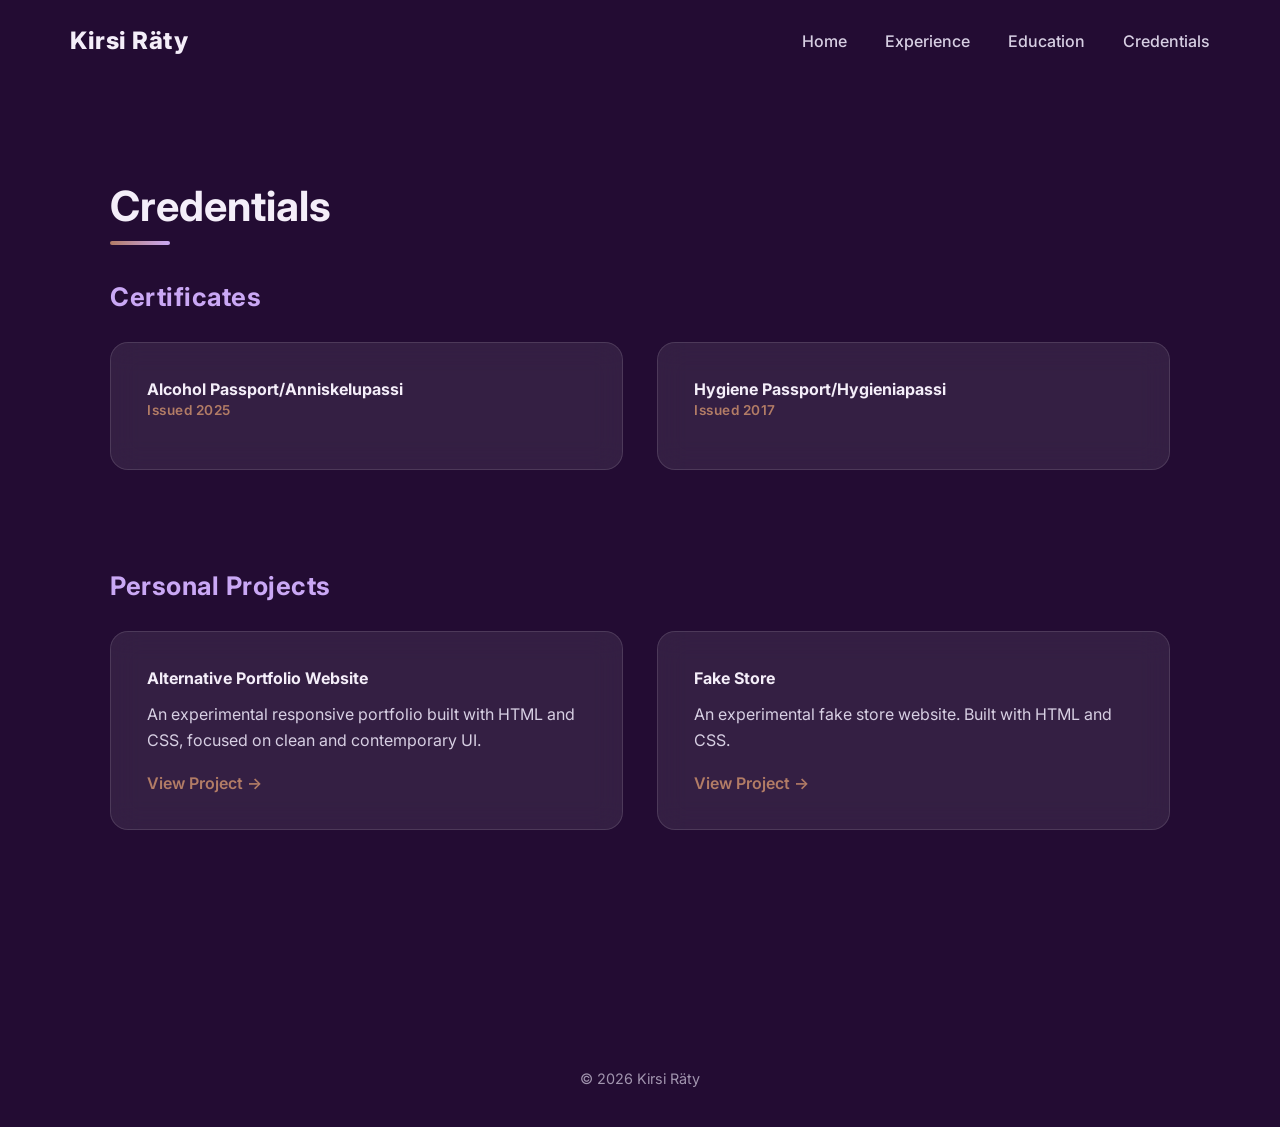
==== credentials.html @ 30292fcf "Initial Commit" ====
<!DOCTYPE html>
<html lang="en">
<head>
  <meta charset="UTF-8">
  <meta name="viewport" content="width=device-width, initial-scale=1.0">
  <title>Credentials</title>
  <link rel="stylesheet" href="styles.css">
</head>
<body>

<nav>
  <h2>Kirsi Räty</h2>
  <div>
    <a href="index.html">Home</a>
    <a href="experience.html">Experience</a>
    <a href="education.html">Education</a>
    <a href="credentials.html">Credentials</a>
  </div>
</nav>

<section class="section">
  <h2 class="section-title">Credentials</h2>

  <!-- CERTIFICATES -->
  <div class="credentials-group">
    <h3 class="subheading">Certificates</h3>

    <div class="cards">
      <div class="card glow-card">
        <h4>Alcohol Passport/Anniskelupassi</h4>
        <span>Issued 2025</span>
        <p>    
        </p>
      </div>

      <div class="card glow-card">
        <h4>Hygiene Passport/Hygieniapassi</h4>
        <span>Issued 2017</span>
        <p>
        </p>
      </div>
    </div>
  </div>

  <!-- PROJECTS -->
  <div class="credentials-group">
    <h3 class="subheading">Personal Projects</h3>

    <div class="cards">
      <div class="card project-card">
        <h4>Alternative Portfolio Website</h4>
        <p>
          An experimental responsive portfolio built with HTML and CSS, focused on clean and contemporary UI.
        </p>
        <a href="https://student.labranet.jamk.fi/~AD0181/Uusi_Portfolio/index.html" target="_blank" class="project-link">View Project →</a>
      </div>

      <div class="card project-card">
        <h4>Fake Store</h4>
        <p>
          An experimental fake store website. Built with HTML and CSS.
        </p>
        <a href="https://student.labranet.jamk.fi/~AD0181/FakeStore/FakeStore/" target="_blank" class="project-link">View Project →</a>
      </div>
    </div>
  </div>

</section>

<footer>
  © 2026 Kirsi Räty
</footer>

</body>
</html>
---- styles.css ----
@import url('https://fonts.googleapis.com/css2?family=Inter:wght@300;400;500;600;700;800&display=swap');

:root {
  --bg-dark: #230C33;
  --purple-dark: #592E83;
  --purple-mid: #9984D4;
  --purple-light: #CAA8F5;
  --accent: #B27C66;
  --text-main: #f4eef9;
  --text-muted: #d7cfe3;
  --card-bg: rgba(255, 255, 255, 0.08);
  --radius: 18px;
}

* {
  margin: 0;
  padding: 0;
  box-sizing: border-box;
}

body {
  font-family: 'Inter', sans-serif;
  background: var(--bg-dark);
  color: var(--text-main);
}

/* ================= NAV ================= */
nav {
  display: flex;
  justify-content: space-between;
  align-items: center;
  padding: 26px 70px;
}

nav h2 {
  font-weight: 800;
  letter-spacing: 0.5px;
}

nav a {
  margin-left: 34px;
  text-decoration: none;
  color: var(--text-muted);
  font-weight: 500;
  position: relative;
}

nav a::after {
  content: '';
  position: absolute;
  width: 0%;
  height: 2px;
  background: var(--accent);
  left: 0;
  bottom: -6px;
  transition: width 0.3s ease;
}

nav a:hover::after {
  width: 100%;
}

/* ================= HERO ================= */
.hero {
  min-height: 85vh;
  padding: 0 70px;
  display: flex;
  flex-direction: column;
  justify-content: center;
  background:
    radial-gradient(circle at top left, #CAA8F5 0%, transparent 40%),
    linear-gradient(140deg, #592E83, #230C33 70%);
}

.hero h1 {
  font-size: 4.2rem;
  font-weight: 800;
  max-width: 900px;
  line-height: 1.1;
}

.hero span {
  background: linear-gradient(90deg, var(--purple-light), var(--accent));
  -webkit-background-clip: text;
  -webkit-text-fill-color: transparent;
}

.hero p {
  margin-top: 26px;
  max-width: 520px;
  font-size: 1.1rem;
  color: var(--text-muted);
}

/* ================= SECTIONS ================= */
.section {
  padding: 100px 70px;
  max-width: 1200px;
  margin: auto;
}

.section-title {
  font-size: 2.6rem;
  margin-bottom: 50px;
  position: relative;
}

.section-title::after {
  content: '';
  width: 60px;
  height: 4px;
  background: linear-gradient(90deg, var(--accent), var(--purple-light));
  position: absolute;
  bottom: -14px;
  left: 0;
  border-radius: 4px;
}

/* ================= CARDS ================= */
.cards {
  display: grid;
  grid-template-columns: repeat(auto-fit, minmax(280px, 1fr));
  gap: 34px;
}

.card {
  background: var(--card-bg);
  border-radius: var(--radius);
  padding: 36px;
  backdrop-filter: blur(14px);
  border: 1px solid rgba(255,255,255,0.12);
  transition: all 0.35s ease;
}

.card:hover {
  transform: translateY(-10px);
  border-color: var(--purple-light);
}

.card h3 {
  font-size: 1.4rem;
  margin-bottom: 10px;
}

.card span {
  font-size: 0.85rem;
  color: var(--accent);
  font-weight: 600;
  letter-spacing: 0.5px;
}

.card p {
  margin-top: 14px;
  color: var(--text-muted);
  line-height: 1.6;
}

/* ================= FOOTER ================= */
footer {
  text-align: center;
  padding: 40px;
  color: var(--text-muted);
  font-size: 0.9rem;
  opacity: 0.7;
}

/* ================= RESPONSIVE ================= */
@media (max-width: 768px) {
  nav {
    padding: 20px 30px;
  }

  .hero {
    padding: 0 30px;
  }

  .hero h1 {
    font-size: 2.8rem;
  }

  .section {
    padding: 70px 30px;
  }
}

/* ---------- TIMELINE ---------- */
.timeline-container {
  position: relative;
  display: flex;
  gap: 140px;
  padding: 120px 0 80px;
  overflow-x: auto;
}

/* Horizontal line */
.timeline-line {
  position: absolute;
  top: 60%;
  left: 0;
  width: 100%;
  height: 4px;
  background: linear-gradient(90deg, var(--accent), var(--purple-light));
  z-index: 1;
}

/* Timeline node */
.timeline-node {
  position: relative;
  min-width: 260px;
  display: flex;
  flex-direction: column;
  align-items: center;
  z-index: 2;
}

/* Card ABOVE the line */
.timeline-card {
  background: var(--card-bg);
  padding: 26px;
  border-radius: var(--radius);
  border: 1px solid rgba(255,255,255,0.15);
  backdrop-filter: blur(12px);
  text-align: center;
  margin-bottom: 90px; /* space to the line */
  transform: translateY(-40px);
  transition: transform 0.35s ease, border-color 0.35s ease;
}

.timeline-card:hover {
  transform: translateY(-52px);
  border-color: var(--purple-light);
}

/* DOT — LOCKED TO THE LINE */
.timeline-dot {
  position: absolute;
  top: 60%;               /* EXACT same value as .timeline-line */
  width: 14px;
  height: 14px;
  background: var(--purple-mid);
  border-radius: 50%;
  border: 3px solid var(--bg-dark);
  transform: translateY(-50%);
  z-index: 3;
}

/* Year BELOW the line */
.timeline-year {
  margin-top: 34px;
  font-size: 1.05rem;
  font-weight: 600;
  color: var(--accent);
}

/* ---------- CREDENTIALS PAGE ---------- */

.credentials-group {
  margin-bottom: 100px;
}

.subheading {
  font-size: 1.6rem;
  margin-bottom: 30px;
  color: var(--purple-light);
  letter-spacing: 0.5px;
}

/* Glow variation for certificates */
.glow-card {
  position: relative;
}

.glow-card::before {
  content: '';
  position: absolute;
  inset: 0;
  border-radius: var(--radius);
  background: linear-gradient(
    120deg,
    transparent,
    rgba(202, 168, 245, 0.15),
    transparent
  );
  opacity: 0;
  transition: opacity 0.4s ease;
}

.glow-card:hover::before {
  opacity: 1;
}

/* Project cards */
.project-card {
  display: flex;
  flex-direction: column;
  justify-content: space-between;
}

/* Project link button */
.project-link {
  margin-top: 20px;
  align-self: flex-start;
  text-decoration: none;
  font-weight: 600;
  color: var(--accent);
  position: relative;
}

.project-link::after {
  content: '';
  position: absolute;
  left: 0;
  bottom: -6px;
  width: 100%;
  height: 2px;
  background: linear-gradient(90deg, var(--accent), var(--purple-light));
  transform: scaleX(0);
  transform-origin: left;
  transition: transform 0.3s ease;
}

.project-link:hover::after {
  transform: scaleX(1);
}
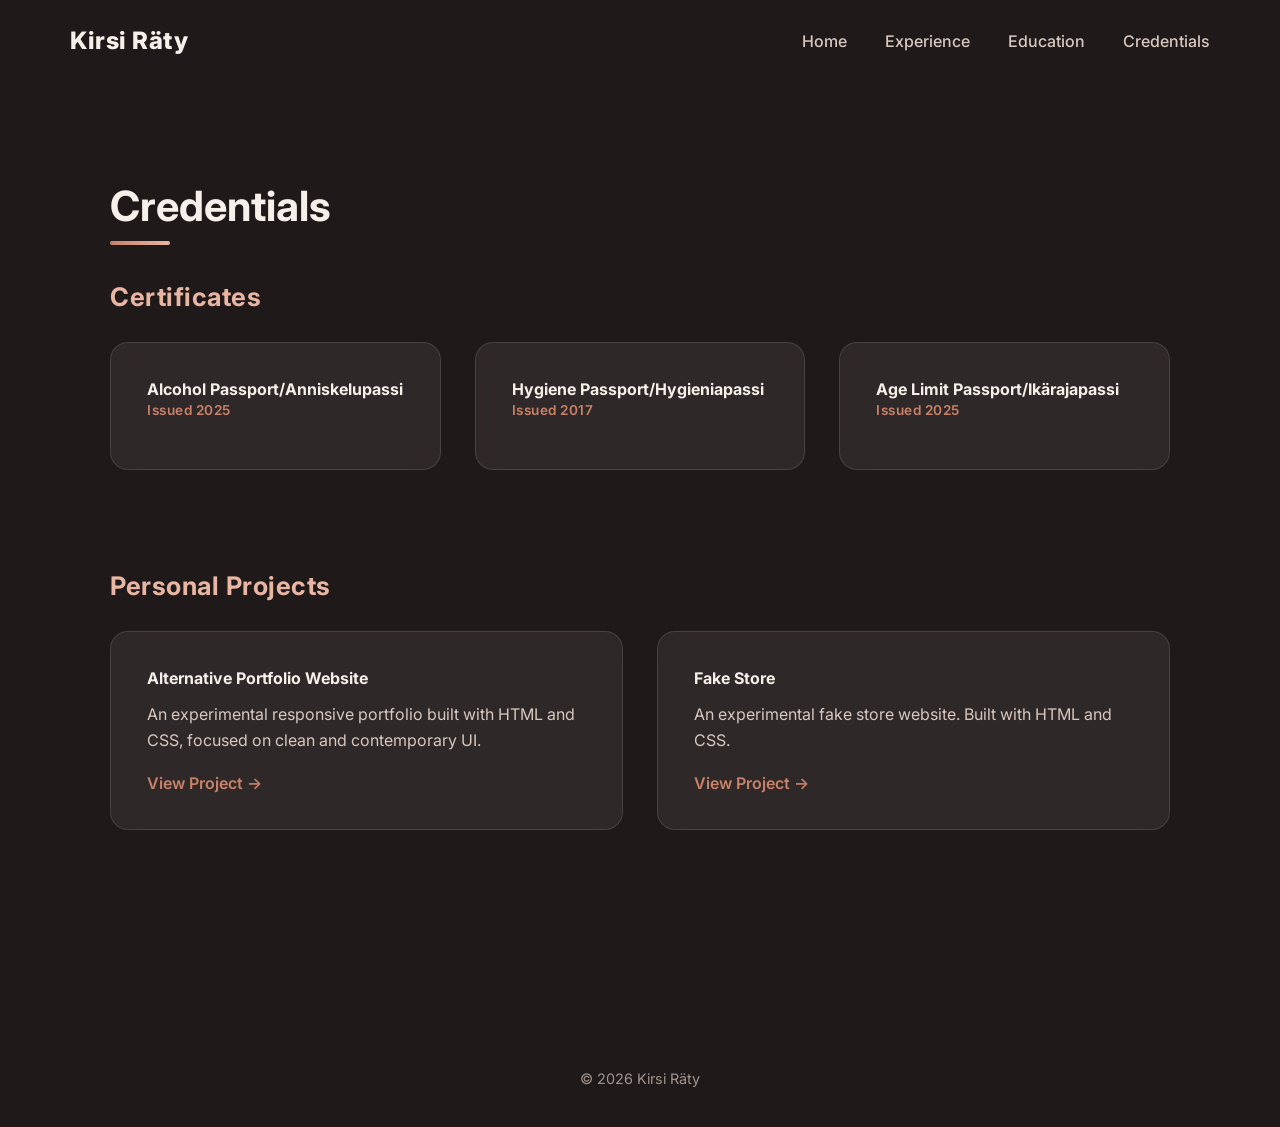
==== commit cb9d8b71: "Update" ====
--- a/credentials.html
+++ b/credentials.html
@@ -39,10 +39,15 @@
         <p>
         </p>
       </div>
+      <div class="card glow-card">
+        <h4>Age Limit Passport/Ikärajapassi</h4>
+        <span>Issued 2025</span>
+        <p>    
+        </p>
+      </div>
     </div>
   </div>
 
-  <!-- PROJECTS -->
   <div class="credentials-group">
     <h3 class="subheading">Personal Projects</h3>
 
--- a/styles.css
+++ b/styles.css
@@ -1,14 +1,14 @@
 @import url('https://fonts.googleapis.com/css2?family=Inter:wght@300;400;500;600;700;800&display=swap');
 
 :root {
-  --bg-dark: #230C33;
-  --purple-dark: #592E83;
-  --purple-mid: #9984D4;
-  --purple-light: #CAA8F5;
-  --accent: #B27C66;
-  --text-main: #f4eef9;
-  --text-muted: #d7cfe3;
-  --card-bg: rgba(255, 255, 255, 0.08);
+  --bg-dark: #20191A;
+  --purple-dark: #55343A;
+  --purple-mid: #A65F55;
+  --purple-light: #E8B6A3;
+  --accent: #C98269;
+  --text-main: #F7F0EA;
+  --text-muted: #D8C9C0;
+  --card-bg: rgba(255, 237, 226, 0.07);
   --radius: 18px;
 }
 
@@ -22,6 +22,12 @@
   font-family: 'Inter', sans-serif;
   background: var(--bg-dark);
   color: var(--text-main);
+}
+
+.home-page {
+  min-height: 100vh;
+  display: flex;
+  flex-direction: column;
 }
 
 /* ================= NAV ================= */
@@ -62,26 +68,33 @@
 
 /* ================= HERO ================= */
 .hero {
-  min-height: 85vh;
-  padding: 0 70px;
-  display: flex;
-  flex-direction: column;
-  justify-content: center;
+  flex: 1;
+  min-height: 62vh;
+  padding: 36px 70px 24px;
+  display: grid;
+  grid-template-columns: minmax(0, 1.2fr) minmax(280px, 0.8fr);
+  align-items: center;
+  column-gap: 56px;
+  row-gap: 28px;
   background:
-    radial-gradient(circle at top left, #CAA8F5 0%, transparent 40%),
-    linear-gradient(140deg, #592E83, #230C33 70%);
+    radial-gradient(circle at top left, #D49A83 0%, transparent 40%),
+    linear-gradient(140deg, #55343A, #20191A 70%);
+}
+
+.hero-copy {
+  max-width: 720px;
 }
 
 .hero h1 {
   font-size: 4.2rem;
   font-weight: 800;
-  max-width: 900px;
   line-height: 1.1;
 }
 
 .hero span {
   background: linear-gradient(90deg, var(--purple-light), var(--accent));
   -webkit-background-clip: text;
+  background-clip: text;
   -webkit-text-fill-color: transparent;
 }
 
@@ -90,6 +103,72 @@
   max-width: 520px;
   font-size: 1.1rem;
   color: var(--text-muted);
+}
+
+.hero-photo {
+  grid-column: 2;
+  grid-row: 1 / span 2;
+  align-self: center;
+  justify-self: center;
+  width: min(100%, 390px);
+  aspect-ratio: 4 / 5;
+  object-fit: cover;
+  object-position: center 30%;
+  border: 5px solid rgba(232, 182, 163, 0.7);
+  border-radius: 48% 48% 22px 22px;
+  box-shadow: 0 24px 70px rgba(0, 0, 0, 0.35), 0 0 45px rgba(232, 182, 163, 0.2);
+}
+
+/* ================= CONTACT ================= */
+.contact-section {
+  grid-column: 1;
+  display: flex;
+  justify-content:flex-start;
+  padding: 12px 0 72px;
+}
+
+.contact-card {
+  width: min(100%, 780px);
+  padding: 30px;
+  text-align: center;
+  background: var(--card-bg);
+  border: 1px solid rgba(255, 237, 226, 0.14);
+  border-radius: var(--radius);
+}
+
+.contact-card h2 {
+  margin-bottom: 8px;
+  color: var(--purple-light);
+}
+
+.contact-details {
+  display: flex;
+  flex-wrap: wrap;
+  justify-content: center;
+  gap: 18px 36px;
+  margin-top: 24px;
+}
+
+.contact-details p {
+  display: grid;
+  gap: 6px;
+}
+
+.contact-details span {
+  color: var(--text-muted);
+  font-size: 0.8rem;
+  text-transform: uppercase;
+  letter-spacing: 0.08em;
+}
+
+.contact-details a {
+  color: var(--accent);
+  text-decoration: none;
+  overflow-wrap: anywhere;
+}
+
+.contact-details a:hover {
+  color: var(--purple-light);
 }
 
 /* ================= SECTIONS ================= */
@@ -114,6 +193,12 @@
   bottom: -14px;
   left: 0;
   border-radius: 4px;
+}
+
+.projects-intro {
+  margin: -30px 0 34px;
+  color: var(--text-muted);
+  line-height: 1.6;
 }
 
 /* ================= CARDS ================= */
@@ -171,13 +256,21 @@
   }
 
   .hero {
-    padding: 0 30px;
+    grid-template-columns: 1fr;
+    gap: 38px;
+    padding: 70px 30px;
   }
 
   .hero h1 {
     font-size: 2.8rem;
   }
 
+  .hero-photo {
+    grid-column: 1;
+    grid-row: auto;
+    width: min(80%, 340px);
+  }
+
   .section {
     padding: 70px 30px;
   }
@@ -187,15 +280,15 @@
 .timeline-container {
   position: relative;
   display: flex;
-  gap: 140px;
-  padding: 120px 0 80px;
-  overflow-x: auto;
+  gap: 24px;
+  padding: 24px 0 52px;
+  overflow: visible;
 }
 
 /* Horizontal line */
 .timeline-line {
   position: absolute;
-  top: 60%;
+  top: 290px;
   left: 0;
   width: 100%;
   height: 4px;
@@ -206,35 +299,37 @@
 /* Timeline node */
 .timeline-node {
   position: relative;
-  min-width: 260px;
-  display: flex;
-  flex-direction: column;
-  align-items: center;
+  flex: 1 1 0;
+  min-width: 0;
+  display: grid;
+  grid-template-rows: 220px 96px 32px;
+  justify-items: center;
   z-index: 2;
 }
 
 /* Card ABOVE the line */
 .timeline-card {
+  width: 100%;
+  height: 220px;
   background: var(--card-bg);
   padding: 26px;
   border-radius: var(--radius);
   border: 1px solid rgba(255,255,255,0.15);
   backdrop-filter: blur(12px);
   text-align: center;
-  margin-bottom: 90px; /* space to the line */
-  transform: translateY(-40px);
+  margin: 0;
+  transform: none;
   transition: transform 0.35s ease, border-color 0.35s ease;
 }
 
 .timeline-card:hover {
-  transform: translateY(-52px);
+  transform: translateY(-6px);
   border-color: var(--purple-light);
 }
 
-/* DOT — LOCKED TO THE LINE */
 .timeline-dot {
   position: absolute;
-  top: 60%;               /* EXACT same value as .timeline-line */
+  top: 268px;
   width: 14px;
   height: 14px;
   background: var(--purple-mid);
@@ -244,12 +339,48 @@
   z-index: 3;
 }
 
-/* Year BELOW the line */
 .timeline-year {
-  margin-top: 34px;
+  grid-row: 3;
+  align-self: start;
+  margin-top: 0;
   font-size: 1.05rem;
   font-weight: 600;
   color: var(--accent);
+}
+
+@media (max-width: 1000px) {
+  .timeline-container {
+    flex-direction: column;
+    gap: 28px;
+    padding: 0 0 0 38px;
+  }
+
+  .timeline-line {
+    top: 0;
+    bottom: 0;
+    left: 7px;
+    width: 4px;
+    height: auto;
+  }
+
+  .timeline-node {
+    display: block;
+    flex: none;
+    min-width: 0;
+  }
+
+  .timeline-card {
+    height: auto;
+  }
+
+  .timeline-dot {
+    top: 20px;
+    left: -36px;
+  }
+
+  .timeline-year {
+    margin-top: 12px;
+  }
 }
 
 /* ---------- CREDENTIALS PAGE ---------- */
@@ -278,7 +409,7 @@
   background: linear-gradient(
     120deg,
     transparent,
-    rgba(202, 168, 245, 0.15),
+    rgba(232, 182, 163, 0.15),
     transparent
   );
   opacity: 0;
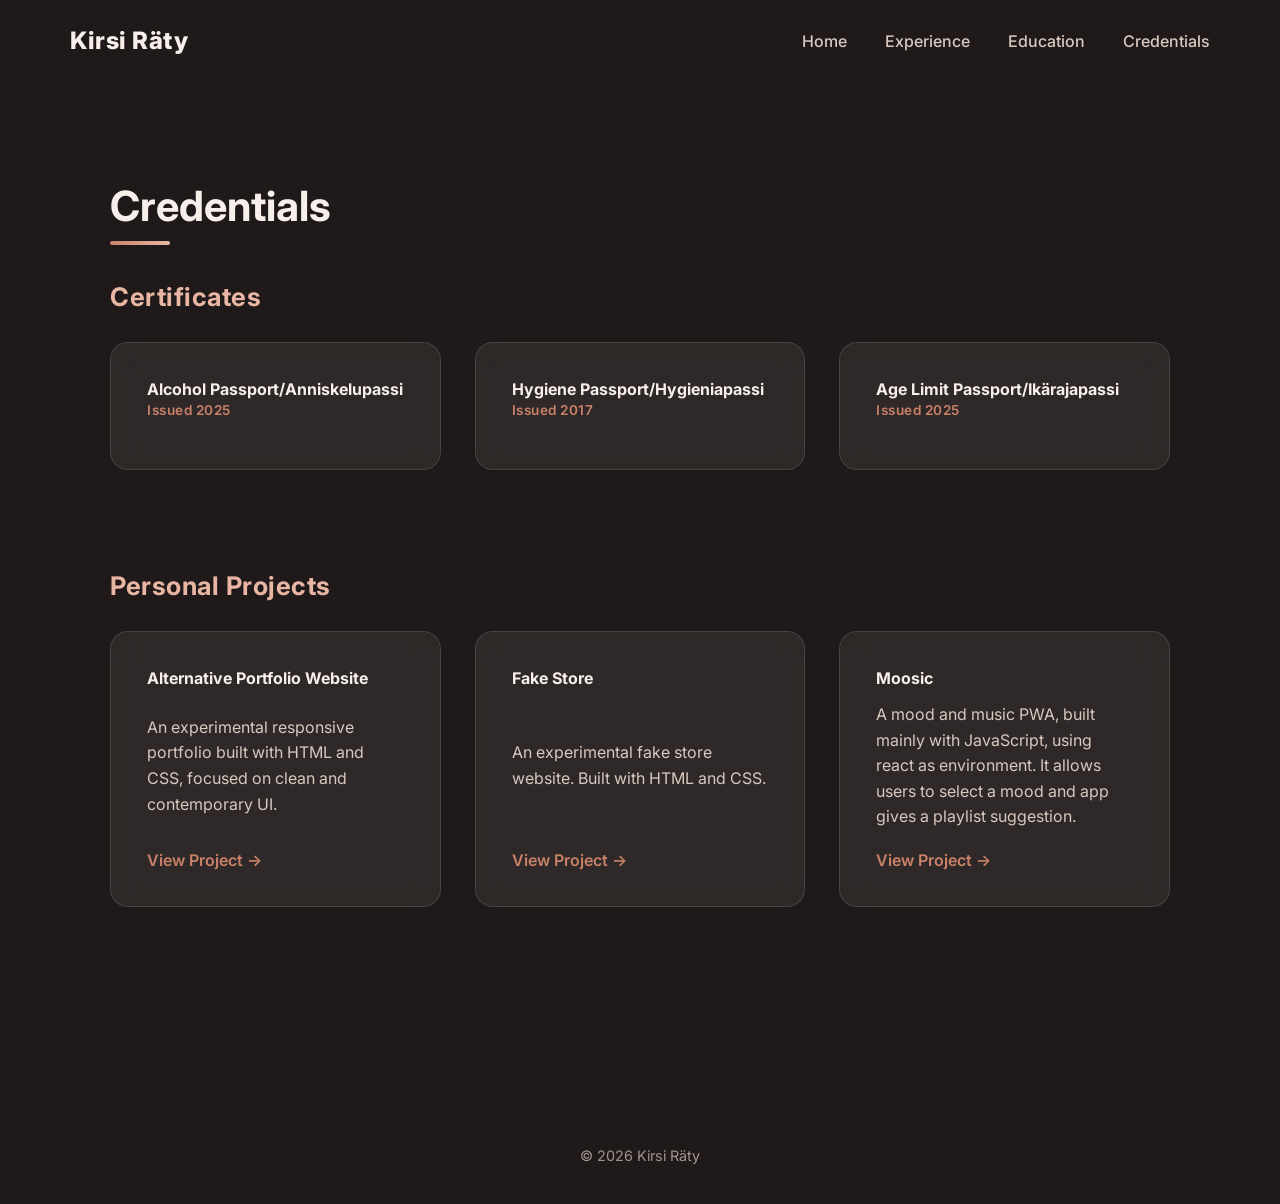
==== commit 6c73f827: "Additions" ====
--- a/credentials.html
+++ b/credentials.html
@@ -57,7 +57,7 @@
         <p>
           An experimental responsive portfolio built with HTML and CSS, focused on clean and contemporary UI.
         </p>
-        <a href="https://student.labranet.jamk.fi/~AD0181/Uusi_Portfolio/index.html" target="_blank" class="project-link">View Project →</a>
+        <a href="https://kirsiraty.github.io/Portfolio-Website/" target="_blank" class="project-link">View Project →</a>
       </div>
 
       <div class="card project-card">
@@ -65,7 +65,15 @@
         <p>
           An experimental fake store website. Built with HTML and CSS.
         </p>
-        <a href="https://student.labranet.jamk.fi/~AD0181/FakeStore/FakeStore/" target="_blank" class="project-link">View Project →</a>
+        <a href="https://kirsiraty.github.io/FakeStore/" target="_blank" class="project-link">View Project →</a>
+      </div>
+
+      <div class="card project-card">
+        <h4>Moosic</h4>
+        <p>
+          A mood and music PWA, built mainly with JavaScript, using react as environment. It allows users to select a mood and app gives a playlist suggestion.
+        </p>
+        <a href="https://kirsiraty.github.io/Moosic-App/" target="_blank" class="project-link">View Project →</a>
       </div>
     </div>
   </div>
